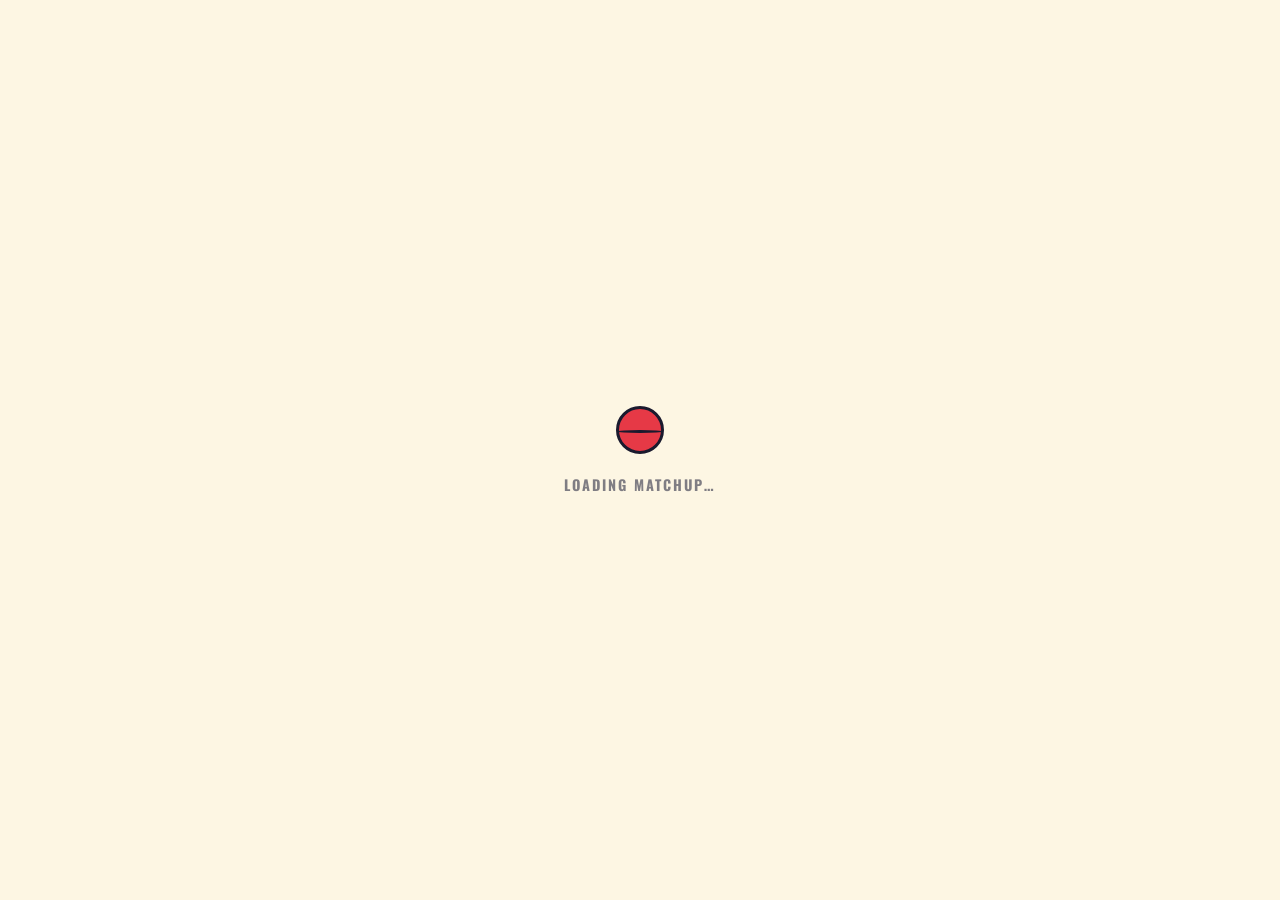
==== index.html @ cfaa10c6 "Add files via upload" ====
<!DOCTYPE html>
<html lang="en">
<head>
  <meta charset="UTF-8" />
  <meta name="viewport" content="width=device-width, initial-scale=1.0" />
  <title>Topps Ranker — Which Design Was Better?</title>
  <link rel="stylesheet" href="style.css" />
</head>
<body>

  <!-- Loading -->
  <div class="loading-overlay" id="loading">
    <div class="loading-ball"></div>
    <p>Loading matchup…</p>
  </div>

  <!-- Header -->
  <header class="site-header">
    <a href="index.html" class="logo">Topps <span>Ranker</span></a>
    <nav>
      <a href="index.html" class="active">Vote</a>
      <a href="leaderboard.html" class="rankings-tab">📊 Rankings</a>
    </nav>
  </header>

  <!-- Vote banner -->
  <div class="vote-banner" id="voteBanner">
    <span id="totalVotesDisplay">–</span> total votes cast by the community
  </div>

  <!-- Main -->
  <main class="page">
    <div class="vote-headline">
      <h1>Which Topps design is better?</h1>
      <p class="site-blurb">Every Topps baseball card set from 1952–2026, ranked head-to-head by you. Click the design you prefer.</p>
    </div>

    <div class="matchup" id="matchup">
      <!-- Card A -->
      <div class="card-option" id="cardA" role="button" tabindex="0" aria-label="Vote for card A">
        <div class="card-image">
          <img id="imgA" src="" alt="" />
          <div class="card-placeholder" id="placeholderA">
            <span class="year-big" id="yearBigA"></span>
            <span class="brand">Topps</span>
          </div>
        </div>
        <div class="card-info">
          <span class="year-label" id="yearLabelA"></span>
          <span class="desc" id="descA"></span>
        </div>
      </div>

      <!-- VS -->
      <div class="vs-divider">VS</div>

      <!-- Card B -->
      <div class="card-option" id="cardB" role="button" tabindex="0" aria-label="Vote for card B">
        <div class="card-image">
          <img id="imgB" src="" alt="" />
          <div class="card-placeholder" id="placeholderB">
            <span class="year-big" id="yearBigB"></span>
            <span class="brand">Topps</span>
          </div>
        </div>
        <div class="card-info">
          <span class="year-label" id="yearLabelB"></span>
          <span class="desc" id="descB"></span>
        </div>
      </div>
    </div>

    <button class="btn-next" id="btnSkip">Skip this matchup →</button>
    <div class="vote-footer">
      <p class="vote-count">Every vote updates the global leaderboard instantly</p>
      <p class="vote-streak" id="voteStreak" style="display:none">🔥 <span id="streakCount">0</span> votes this session</p>
      <p class="vote-confirmed" id="voteConfirmed" style="display:none">✓ Vote recorded!</p>
    </div>
  </main>

  <script type="module">
    import { getCardData, recordVote, getTotalVotes } from './app.js';

    // ── Card metadata ───────────────────────────────────────────────────────
    // (inlined to avoid a second fetch; cards.js is the authoritative source)
    const CARDS = [
      { year: 1952, description: "The original. Color painting on white, bold team name banner.", color: "#c8102e" },
      { year: 1953, description: "Portrait painting style, pastel backgrounds.", color: "#1a3a6b" },
      { year: 1954, description: "Two-photo design — action shot + portrait.", color: "#2d6a2d" },
      { year: 1955, description: "Horizontal layout debut. Circle portrait over action.", color: "#8b4513" },
      { year: 1956, description: "Horizontal, landscape photography, painted backgrounds.", color: "#4a4a8a" },
      { year: 1957, description: "Clean white borders, sharp photography replaces paintings.", color: "#1a1a2e" },
      { year: 1958, description: "Yellow name banner, yellow circle team name.", color: "#d4a017" },
      { year: 1959, description: "Colorful pennant design, player name in pennant.", color: "#c8102e" },
      { year: 1960, description: "Two-photo layout returns, baseball diamond motif.", color: "#2d6a2d" },
      { year: 1961, description: "Shield/crest design with team colors.", color: "#1a3a6b" },
      { year: 1962, description: "Wood grain border. Iconic Americana feel.", color: "#8b5e3c" },
      { year: 1963, description: "Color-coded by team, pennant flag detail.", color: "#c8102e" },
      { year: 1964, description: "Black and white inner frame, colorful outer.", color: "#1a1a1a" },
      { year: 1965, description: "Pennant-shaped team name banner.", color: "#2d6a2d" },
      { year: 1966, description: "Team color coded, angled text design.", color: "#4a4a8a" },
      { year: 1967, description: "Clean vertical layout, color matched borders.", color: "#8b4513" },
      { year: 1968, description: "Burlap/hatching texture background. Very distinctive.", color: "#5c4033" },
      { year: 1969, description: "White team name in colored circle, clean design.", color: "#c8102e" },
      { year: 1970, description: "Gray back, team color bold banner at top.", color: "#1a3a6b" },
      { year: 1971, description: "Black border. One of the most iconic designs ever.", color: "#111111" },
      { year: 1972, description: "Wild psychedelic comic-art borders. Very 70s.", color: "#e07b00" },
      { year: 1973, description: "Two-tone color border, clean modern look.", color: "#2d6a2d" },
      { year: 1974, description: "Large player name in team colors, minimal.", color: "#1a3a6b" },
      { year: 1975, description: "Two-color striped border — the most colorful ever made.", color: "#ff4136" },
      { year: 1976, description: "Bicentennial inspired, stars and stripes accents.", color: "#003087" },
      { year: 1977, description: "Star-shaped portrait cutout, team color field.", color: "#c8102e" },
      { year: 1978, description: "Yellow/white nameplate, clean photo presentation.", color: "#d4a017" },
      { year: 1979, description: "Comic-book style team name burst.", color: "#ff6b35" },
      { year: 1980, description: "Hat-shaped team logo bubble, gray borders.", color: "#4a4a8a" },
      { year: 1981, description: "Clean white borders return, team color corner.", color: "#1a1a1a" },
      { year: 1982, description: "Colorful diagonal stripe in corner.", color: "#2d6a2d" },
      { year: 1983, description: "Bold team color border, classic portrait style.", color: "#c8102e" },
      { year: 1984, description: "Black nameplate with team color accent.", color: "#111111" },
      { year: 1985, description: "Colorful inner border, open white outer.", color: "#1a3a6b" },
      { year: 1986, description: "Black border with team color vertical stripe.", color: "#1a1a1a" },
      { year: 1987, description: "WOOD GRAIN BORDER. The most nostalgic design ever.", color: "#8b5e3c" },
      { year: 1988, description: "Clean white, minimal team color accent.", color: "#1a3a6b" },
      { year: 1989, description: "Gray graduated background, bold name.", color: "#4a4a4a" },
      { year: 1990, description: "Gray grid pattern, bold team color stripe.", color: "#2d6a2d" },
      { year: 1991, description: "Team color inner border, gold outer.", color: "#d4a017" },
      { year: 1992, description: "Gold foil name/logo, clean photography.", color: "#c8a400" },
      { year: 1993, description: "Colorful inner frame, black outer. Bold.", color: "#c8102e" },
      { year: 1994, description: "Black inner border, team color accent.", color: "#111111" },
      { year: 1995, description: "Embossed foil design elements.", color: "#4a4a8a" },
      { year: 1996, description: "Full bleed photo, minimal overlay text.", color: "#1a1a1a" },
      { year: 1997, description: "Silver foil accents, clean full bleed.", color: "#8a8a8a" },
      { year: 1998, description: "Full bleed action, team color bottom strip.", color: "#1a3a6b" },
      { year: 1999, description: "Chrome-influenced clean design.", color: "#4a4a4a" },
      { year: 2000, description: "Millennium edition, bold foil Topps logo.", color: "#d4a017" },
      { year: 2001, description: "Action photography, minimal borders.", color: "#c8102e" },
      { year: 2002, description: "Team color banner, full bleed photo.", color: "#2d6a2d" },
      { year: 2003, description: "Clean white border returns with foil accents.", color: "#1a1a1a" },
      { year: 2004, description: "Black inner frame, color coded by team.", color: "#111111" },
      { year: 2005, description: "Retro-inspired design nods to 1955.", color: "#1a3a6b" },
      { year: 2006, description: "Clean, editorial full bleed photography.", color: "#4a4a4a" },
      { year: 2007, description: "Diagonal design element in corner.", color: "#c8102e" },
      { year: 2008, description: "Team color coded borders, bold name.", color: "#2d6a2d" },
      { year: 2009, description: "Clean white, modern editorial style.", color: "#1a1a1a" },
      { year: 2010, description: "Team color inner glow effect.", color: "#1a3a6b" },
      { year: 2011, description: "Diamond anniversary edition, elegant.", color: "#d4a017" },
      { year: 2012, description: "Clean two-tone team color design.", color: "#4a4a8a" },
      { year: 2013, description: "Curved team color banner at bottom.", color: "#c8102e" },
      { year: 2014, description: "Bold all-caps name, minimal design.", color: "#1a1a1a" },
      { year: 2015, description: "Team color inner border, clean white outer.", color: "#2d6a2d" },
      { year: 2016, description: "Silver foil all-caps name, team color accent.", color: "#8a8a8a" },
      { year: 2017, description: "Rainbow foil parallel introduced to base set aesthetic.", color: "#4a4a8a" },
      { year: 2018, description: "Clean, editorial. Blue team color accent.", color: "#1a3a6b" },
      { year: 2019, description: "150th anniversary of baseball on logo.", color: "#c8102e" },
      { year: 2020, description: "Blue foil accents, clean photography.", color: "#003087" },
      { year: 2021, description: "Silver foil, open white border design.", color: "#8a8a8a" },
      { year: 2022, description: "Team color inner frame, bold typography.", color: "#1a1a1a" },
      { year: 2023, description: "Clean modern design, bold name treatment.", color: "#c8102e" },
      { year: 2024, description: "Contemporary full bleed with team color bar.", color: "#1a3a6b" },
      { year: 2025, description: "Modern minimal design with bold typography.", color: "#c8102e" },
      { year: 2026, description: "Latest Topps flagship design.", color: "#2d6a2d" },
    ];

    // ── State ───────────────────────────────────────────────────────────────
    let cardAData, cardBData, cardAMeta, cardBMeta;
    let voting = false;
    let sessionVotes = 0;

    // ── Helpers ─────────────────────────────────────────────────────────────
    function pickTwo(arr) {
      const a = Math.floor(Math.random() * arr.length);
      let b;
      do { b = Math.floor(Math.random() * arr.length); } while (b === a);
      return [arr[a], arr[b]];
    }

    // Years with horizontal card designs
    const HORIZONTAL_YEARS = [1955, 1956, 1960];

    // Pick a random image for a year — tries a/b/c variants first, falls back to plain year.jpg
    function pickImage(year) {
      const variants = ['a', 'b', 'c', 'd'];
      // Randomly decide whether to try variants (only matters if they exist)
      const shuffled = variants.sort(() => Math.random() - 0.5);
      return new Promise((resolve) => {
        let i = 0;
        function tryNext() {
          if (i >= shuffled.length) {
            resolve(`${year}.jpg`); // final fallback
            return;
          }
          const src = `${year}${shuffled[i]}.jpg`;
          const test = new Image();
          test.onload = () => resolve(src);
          test.onerror = () => { i++; tryNext(); };
          test.src = src;
        }
        // First try plain year.jpg and a variant simultaneously, use whichever loads
        // Actually: just try variants in order, fall back to plain
        const plain = new Image();
        const variantSrc = `${year}a.jpg`;
        const variant = new Image();
        let resolved = false;
        variant.onload = () => { if (!resolved) { resolved = true; resolve(variantSrc); } };
        variant.onerror = () => { if (!resolved) { resolved = true; resolve(`${year}.jpg`); } };
        variant.src = variantSrc;
      });
    }

    function setCardUI(side, meta, imgSrc) {
      const img = document.getElementById(`img${side}`);
      const placeholder = document.getElementById(`placeholder${side}`);
      const yearBig = document.getElementById(`yearBig${side}`);
      const yearLabel = document.getElementById(`yearLabel${side}`);
      const desc = document.getElementById(`desc${side}`);
      const cardImage = img.closest('.card-image');

      // Set landscape frame for horizontal years
      if (HORIZONTAL_YEARS.includes(meta.year)) {
        cardImage.style.aspectRatio = '3.5 / 2.5';
      } else {
        cardImage.style.aspectRatio = '2.5 / 3.5';
      }

      img.src = imgSrc;
      img.alt = `${meta.year} Topps card design`;
      img.style.display = 'block';
      placeholder.style.display = 'none';
      img.onerror = () => {
        img.style.display = 'none';
        placeholder.style.display = 'flex';
        placeholder.style.background = meta.color;
        yearBig.textContent = meta.year;
      };

      yearLabel.textContent = `${meta.year} Topps`;
      desc.textContent = meta.description;

      const card = document.getElementById(`card${side}`);
      card.classList.remove('winner', 'loser');
    }

    async function loadMatchup() {
      voting = false;
      document.getElementById('loading').classList.remove('hidden');
      [cardAMeta, cardBMeta] = pickTwo(CARDS);

      [cardAData, cardBData] = await Promise.all([
        getCardData(cardAMeta.year),
        getCardData(cardBMeta.year),
      ]);

      const [imgA, imgB] = await Promise.all([
        pickImage(cardAMeta.year),
        pickImage(cardBMeta.year),
      ]);

      setCardUI('A', cardAMeta, imgA);
      setCardUI('B', cardBMeta, imgB);

      document.getElementById('loading').classList.add('hidden');
    }

    async function handleVote(winner) {
      if (voting) return;
      voting = true;

      const loser = winner === 'A' ? 'B' : 'A';
      document.getElementById(`card${winner}`).classList.add('winner');
      document.getElementById(`card${loser}`).classList.add('loser');

      const winMeta = winner === 'A' ? cardAMeta : cardBMeta;
      const losMeta = winner === 'A' ? cardBMeta : cardAMeta;

      await recordVote(winMeta.year, losMeta.year);

      // Update streak
      sessionVotes++;
      const streakEl = document.getElementById('voteStreak');
      const streakCount = document.getElementById('streakCount');
      const confirmed = document.getElementById('voteConfirmed');
      streakCount.textContent = sessionVotes;
      streakEl.style.display = 'block';

      // Flash confirmation
      confirmed.style.display = 'block';
      confirmed.classList.add('flash');
      setTimeout(() => {
        confirmed.style.display = 'none';
        confirmed.classList.remove('flash');
      }, 1400);

      // Brief pause to show result, then next matchup
      setTimeout(() => loadMatchup(), 900);
      updateVoteCount();
    }

    async function updateVoteCount() {
      const total = await getTotalVotes();
      document.getElementById('totalVotesDisplay').textContent =
        total.toLocaleString();
    }

    // ── Event listeners ─────────────────────────────────────────────────────
    document.getElementById('cardA').addEventListener('click', () => handleVote('A'));
    document.getElementById('cardB').addEventListener('click', () => handleVote('B'));

    document.getElementById('cardA').addEventListener('keydown', e => {
      if (e.key === 'Enter' || e.key === ' ') handleVote('A');
    });
    document.getElementById('cardB').addEventListener('keydown', e => {
      if (e.key === 'Enter' || e.key === ' ') handleVote('B');
    });

    document.getElementById('btnSkip').addEventListener('click', loadMatchup);

    // ── Init ────────────────────────────────────────────────────────────────
    loadMatchup();
    updateVoteCount();
  </script>

</body>
</html>
---- style.css ----
/* style.css — Topps Ranker */

@import url('https://fonts.googleapis.com/css2?family=Alfa+Slab+One&family=Oswald:wght@400;600;700&family=Source+Sans+3:wght@400;500&display=swap');

/* ─── Variables ──────────────────────────────────────────────────────────── */
:root {
  --cream: #fdf6e3;
  --cream-dark: #f5e6c8;
  --ink: #1a1a2e;
  --ink-light: #2d2d44;
  --red: #e63946;
  --red-dark: #c1121f;
  --gold: #f4a261;
  --gold-light: #ffb703;
  --blue: #023e8a;
  --teal: #0096c7;
  --border: #f4a261;
  --card-shadow: 0 8px 32px rgba(0,0,0,0.22), 0 2px 8px rgba(0,0,0,0.12);
  --font-display: 'Alfa Slab One', serif;
  --font-heading: 'Oswald', sans-serif;
  --font-body: 'Source Sans 3', sans-serif;
}

/* ─── Reset & Base ───────────────────────────────────────────────────────── */
*, *::before, *::after { box-sizing: border-box; margin: 0; padding: 0; }

html { font-size: 16px; scroll-behavior: smooth; }

body {
  background-color: var(--cream);
  background-image:
    url("data:image/svg+xml,%3Csvg width='60' height='60' viewBox='0 0 60 60' xmlns='http://www.w3.org/2000/svg'%3E%3Cg fill='none' fill-rule='evenodd'%3E%3Cg fill='%23c4b89a' fill-opacity='0.18'%3E%3Cpath d='M36 34v-4h-2v4h-4v2h4v4h2v-4h4v-2h-4zm0-30V0h-2v4h-4v2h4v4h2V6h4V4h-4zM6 34v-4H4v4H0v2h4v4h2v-4h4v-2H6zM6 4V0H4v4H0v2h4v4h2V6h4V4H6z'/%3E%3C/g%3E%3C/g%3E%3C/svg%3E");
  color: var(--ink);
  font-family: var(--font-body);
  min-height: 100vh;
}

/* ─── Site Header ────────────────────────────────────────────────────────── */
.site-header {
  background: var(--ink);
  border-bottom: 4px solid var(--red);
  padding: 0 2rem;
  position: sticky;
  top: 0;
  z-index: 100;
  display: flex;
  align-items: center;
  justify-content: space-between;
  height: 64px;
}

.site-header .logo {
  font-family: var(--font-display);
  font-size: 1.4rem;
  color: var(--cream);
  text-decoration: none;
  letter-spacing: -0.02em;
}

.site-header .logo span {
  color: var(--gold-light);
}

.site-header nav a {
  color: var(--cream);
  text-decoration: none;
  font-family: var(--font-heading);
  font-weight: 600;
  font-size: 0.95rem;
  letter-spacing: 0.08em;
  text-transform: uppercase;
  margin-left: 2rem;
  opacity: 0.75;
  transition: opacity 0.15s;
}

.site-header nav a:hover,
.site-header nav a.active { opacity: 1; color: var(--gold-light); }

.site-header nav a.rankings-tab {
  background: var(--gold-light);
  color: var(--ink) !important;
  opacity: 1 !important;
  padding: 0.3rem 0.8rem;
  border-radius: 3px;
  font-weight: 700;
}

/* ─── Subheader Banner ───────────────────────────────────────────────────── */
.vote-banner {
  background: var(--red);
  text-align: center;
  padding: 0.55rem 1rem;
  font-family: var(--font-heading);
  font-weight: 700;
  font-size: 0.85rem;
  letter-spacing: 0.14em;
  text-transform: uppercase;
  color: #fff;
}

.vote-banner span { color: var(--gold-light); }

/* ─── Page Layout ────────────────────────────────────────────────────────── */
.page {
  max-width: 900px;
  margin: 0 auto;
  padding: 1.5rem 1.5rem;
}

/* ─── Vote Page Headline ─────────────────────────────────────────────────── */
.vote-headline {
  text-align: center;
  margin-bottom: 1rem;
}

.vote-headline h1 {
  font-family: var(--font-display);
  font-size: clamp(1.3rem, 3vw, 2rem);
  line-height: 1.1;
  color: var(--ink);
}

.vote-headline p {
  margin-top: 0.75rem;
  font-family: var(--font-heading);
  font-size: 1.1rem;
  font-weight: 600;
  letter-spacing: 0.06em;
  text-transform: uppercase;
  color: var(--ink-light);
  opacity: 0.7;
}

.site-blurb {
  margin-top: 0.4rem !important;
  font-family: var(--font-body) !important;
  font-size: 0.88rem !important;
  font-weight: 400 !important;
  letter-spacing: 0 !important;
  text-transform: none !important;
  color: var(--ink-light) !important;
  opacity: 0.6 !important;
  max-width: 480px;
  margin-left: auto;
  margin-right: auto;
  line-height: 1.5;
}

/* ─── VS Layout ──────────────────────────────────────────────────────────── */
.matchup {
  display: grid;
  grid-template-columns: 1fr auto 1fr;
  gap: 1.5rem;
  align-items: center;
  margin-bottom: 1.5rem;
  max-width: 760px;
  margin-left: auto;
  margin-right: auto;
}

.vs-divider {
  font-family: var(--font-display);
  font-size: 2.5rem;
  font-weight: 900;
  color: var(--red);
  text-align: center;
  user-select: none;
}

/* ─── Card Component ─────────────────────────────────────────────────────── */
.card-option {
  background: #fff;
  border: 3px solid var(--border);
  border-radius: 4px;
  overflow: hidden;
  cursor: pointer;
  transition: transform 0.18s ease, box-shadow 0.18s ease, border-color 0.18s ease;
  box-shadow: var(--card-shadow);
  position: relative;
}

.card-option:hover {
  transform: translateY(-6px) scale(1.015);
  box-shadow: 0 20px 50px rgba(0,0,0,0.28), 0 4px 12px rgba(0,0,0,0.18);
  border-color: var(--red);
}

.card-option.winner {
  border-color: var(--gold);
  transform: translateY(-4px) scale(1.02);
  box-shadow: 0 0 0 4px var(--gold-light), var(--card-shadow);
  animation: cardWin 0.4s ease;
}

.card-option.loser {
  opacity: 0.45;
  filter: grayscale(60%);
  transform: scale(0.97);
  transition: all 0.3s ease;
}

@keyframes cardWin {
  0% { transform: translateY(-4px) scale(1.02); }
  40% { transform: translateY(-10px) scale(1.04); }
  100% { transform: translateY(-4px) scale(1.02); }
}

/* Card image area */
.card-image {
  width: 100%;
  aspect-ratio: 2.5 / 3.5; /* standard baseball card ratio */
  background: var(--cream-dark);
  position: relative;
  overflow: hidden;
  display: flex;
  align-items: center;
  justify-content: center;
}

.card-image img {
  width: 100%;
  height: 100%;
  object-fit: contain;
  display: block;
  transition: transform 0.3s ease;
}

.card-option:hover .card-image img {
  transform: scale(1.03);
}

/* Placeholder when no image yet */
.card-placeholder {
  width: 100%;
  height: 100%;
  display: flex;
  flex-direction: column;
  align-items: center;
  justify-content: center;
  font-family: var(--font-heading);
  color: #fff;
  text-align: center;
  padding: 1rem;
}

.card-placeholder .year-big {
  font-size: clamp(3rem, 8vw, 5rem);
  font-weight: 700;
  line-height: 1;
  text-shadow: 0 2px 8px rgba(0,0,0,0.4);
}

.card-placeholder .brand {
  font-size: 1rem;
  font-weight: 600;
  letter-spacing: 0.2em;
  text-transform: uppercase;
  margin-top: 0.5rem;
  opacity: 0.85;
}

/* Card footer info */
.card-info {
  padding: 1rem 1.1rem;
  border-top: 2px solid var(--cream-dark);
  background: #fff;
}

.card-info .year-label {
  font-family: var(--font-display);
  font-size: 1.3rem;
  font-weight: 700;
  color: var(--ink);
  display: block;
}

.card-info .desc {
  font-size: 0.82rem;
  color: var(--ink-light);
  margin-top: 0.2rem;
  opacity: 0.7;
  line-height: 1.4;
}

.card-info .elo-badge {
  display: inline-block;
  margin-top: 0.5rem;
  background: var(--cream-dark);
  border: 1px solid var(--border);
  border-radius: 2px;
  padding: 0.15rem 0.5rem;
  font-family: var(--font-heading);
  font-size: 0.78rem;
  font-weight: 600;
  letter-spacing: 0.06em;
  color: var(--ink-light);
}

/* ─── Skip / Next button ─────────────────────────────────────────────────── */
.btn-next {
  display: block;
  margin: 0 auto;
  background: transparent;
  border: 2px solid var(--ink-light);
  border-radius: 2px;
  padding: 0.65rem 2.5rem;
  font-family: var(--font-heading);
  font-weight: 700;
  font-size: 0.9rem;
  letter-spacing: 0.12em;
  text-transform: uppercase;
  color: var(--ink-light);
  cursor: pointer;
  transition: all 0.15s;
}

.btn-next:hover {
  background: var(--ink);
  border-color: var(--ink);
  color: var(--cream);
}

/* ─── Vote count strip ───────────────────────────────────────────────────── */
.vote-footer {
  text-align: center;
  margin-top: 1.5rem;
  min-height: 3rem;
}

.vote-count {
  font-family: var(--font-heading);
  font-size: 0.85rem;
  letter-spacing: 0.08em;
  text-transform: uppercase;
  color: var(--ink-light);
  opacity: 0.55;
}

.vote-streak {
  font-family: var(--font-heading);
  font-weight: 700;
  font-size: 1rem;
  letter-spacing: 0.06em;
  text-transform: uppercase;
  color: var(--red);
  margin-top: 0.4rem;
}

.vote-confirmed {
  font-family: var(--font-heading);
  font-weight: 700;
  font-size: 1.3rem;
  letter-spacing: 0.08em;
  text-transform: uppercase;
  color: var(--teal);
  margin-top: 0.3rem;
}

.vote-confirmed.flash {
  animation: flashIn 1.4s ease;
}

@keyframes flashIn {
  0% { opacity: 0; transform: translateY(-6px); }
  15% { opacity: 1; transform: translateY(0); }
  70% { opacity: 1; }
  100% { opacity: 0; }
}

/* ─── Leaderboard ────────────────────────────────────────────────────────── */
.leaderboard-header {
  text-align: center;
  margin-bottom: 3rem;
  padding-bottom: 2rem;
  border-bottom: 4px solid var(--ink);
}

.leaderboard-header h1 {
  font-family: var(--font-display);
  font-size: clamp(2.2rem, 5vw, 3.8rem);
  color: var(--ink);
  text-transform: uppercase;
  letter-spacing: 0.04em;
}

.leaderboard-header p {
  margin-top: 0.6rem;
  font-family: var(--font-heading);
  font-size: 1rem;
  font-weight: 400;
  letter-spacing: 0.1em;
  text-transform: uppercase;
  color: var(--ink-light);
  opacity: 0.6;
}

.rankings-table {
  width: 100%;
  border-collapse: collapse;
  background: #fff;
  border: 2px solid var(--border);
  border-radius: 4px;
  overflow: hidden;
  box-shadow: var(--card-shadow);
}

.rankings-table thead {
  background: var(--ink);
  color: var(--cream);
}

.rankings-table thead th {
  padding: 1rem 1.25rem;
  text-align: left;
  font-family: var(--font-heading);
  font-weight: 700;
  font-size: 0.85rem;
  letter-spacing: 0.1em;
  text-transform: uppercase;
}

.rankings-table thead th:first-child { width: 60px; text-align: center; }
.rankings-table thead th.right { text-align: right; }

.rankings-table tbody tr {
  border-bottom: 1px solid var(--cream-dark);
  transition: background 0.12s;
}

.rankings-table tbody tr:last-child { border-bottom: none; }
.rankings-table tbody tr:hover { background: var(--cream); }

.rankings-table td {
  padding: 0.85rem 1.25rem;
  font-size: 0.95rem;
}

.rankings-table td.rank {
  font-family: var(--font-heading);
  font-weight: 700;
  font-size: 1.1rem;
  text-align: center;
  color: var(--ink-light);
  opacity: 0.5;
}

.rankings-table td.rank.top3 {
  opacity: 1;
  color: var(--gold);
  font-size: 1.3rem;
}

.rankings-table td.year-cell {
  font-family: var(--font-display);
  font-weight: 700;
  font-size: 1.05rem;
}

.rankings-table td.elo-cell {
  font-family: var(--font-heading);
  font-weight: 700;
  font-size: 1.05rem;
  text-align: right;
  color: var(--blue);
}

.rankings-table td.record-cell {
  font-family: var(--font-heading);
  font-size: 0.9rem;
  text-align: right;
  color: var(--ink-light);
  opacity: 0.65;
}

/* Color swatch in table */
.year-swatch {
  display: inline-block;
  width: 10px;
  height: 10px;
  border-radius: 50%;
  margin-right: 0.5rem;
  vertical-align: middle;
  border: 1px solid rgba(0,0,0,0.12);
}

/* Unranked message */
.unranked-msg {
  text-align: center;
  padding: 4rem 2rem;
  font-family: var(--font-heading);
  font-size: 1.1rem;
  letter-spacing: 0.06em;
  text-transform: uppercase;
  color: var(--ink-light);
  opacity: 0.5;
}

/* ─── Loading State ──────────────────────────────────────────────────────── */
.loading-overlay {
  position: fixed;
  inset: 0;
  background: var(--cream);
  display: flex;
  flex-direction: column;
  align-items: center;
  justify-content: center;
  z-index: 999;
  opacity: 1;
  transition: opacity 0.4s ease;
}

.loading-overlay.hidden { opacity: 0; pointer-events: none; }

.loading-ball {
  width: 48px;
  height: 48px;
  background: var(--red);
  border-radius: 50%;
  border: 3px solid var(--ink);
  position: relative;
  animation: spin 1s linear infinite;
}

.loading-ball::before {
  content: '';
  position: absolute;
  top: 50%;
  left: -2px;
  right: -2px;
  height: 3px;
  background: var(--ink);
  border-radius: 50%;
}

@keyframes spin {
  from { transform: rotate(0deg); }
  to { transform: rotate(360deg); }
}

.loading-overlay p {
  margin-top: 1.25rem;
  font-family: var(--font-heading);
  font-weight: 700;
  font-size: 0.9rem;
  letter-spacing: 0.14em;
  text-transform: uppercase;
  color: var(--ink-light);
  opacity: 0.6;
}

/* ─── Responsive ─────────────────────────────────────────────────────────── */
@media (max-width: 640px) {
  .matchup {
    grid-template-columns: 1fr;
    grid-template-rows: auto auto auto;
  }

  .vs-divider {
    font-size: 1.6rem;
    padding: 0.5rem 0;
  }

  .site-header nav a { margin-left: 1rem; font-size: 0.82rem; }
}
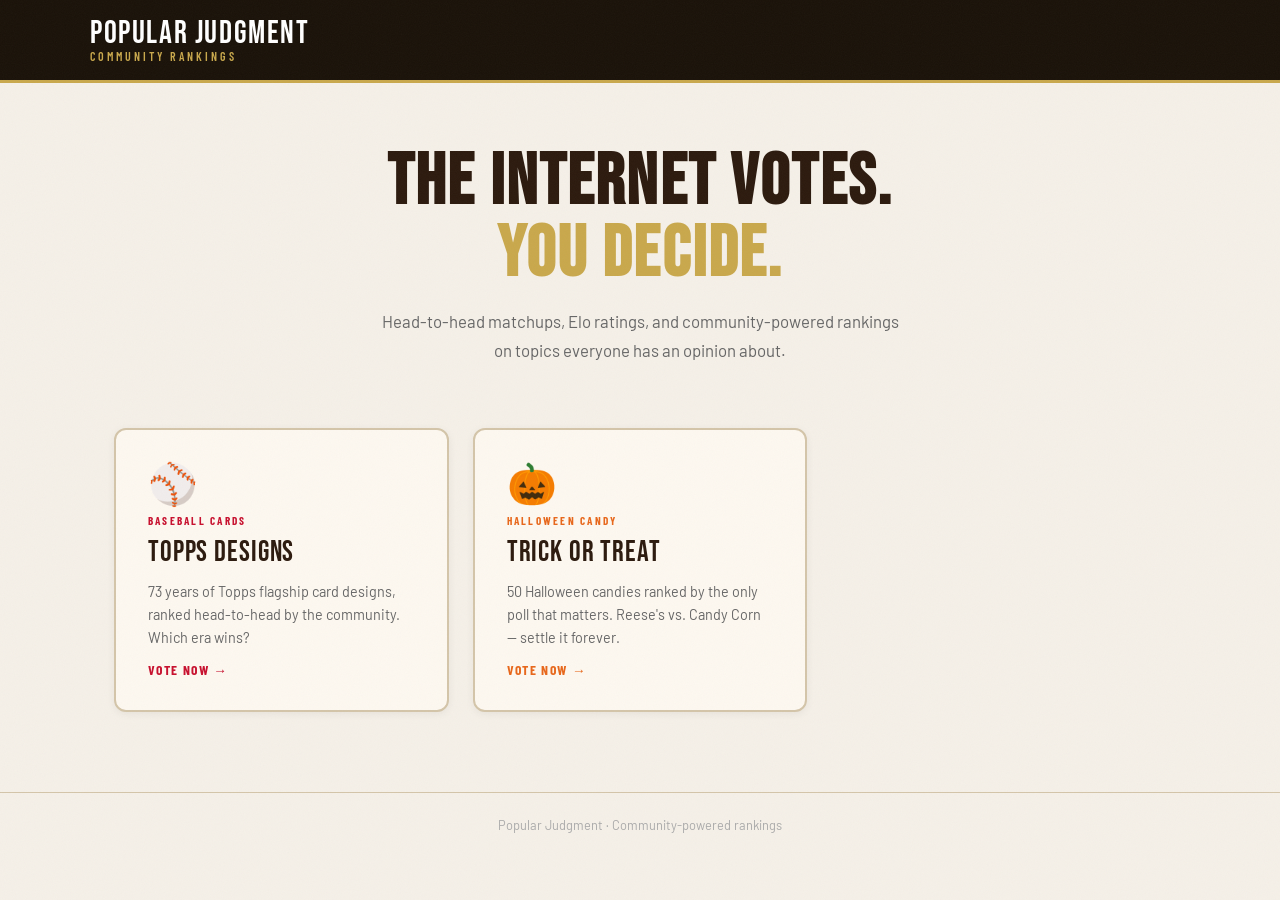
==== commit 5f57f606: "Add files via upload" ====
--- a/index.html
+++ b/index.html
@@ -3,321 +3,194 @@
 <head>
   <meta charset="UTF-8" />
   <meta name="viewport" content="width=device-width, initial-scale=1.0" />
-  <title>Topps Ranker — Which Design Was Better?</title>
-  <link rel="stylesheet" href="style.css" />
+  <title>Popular Judgment — Community Rankings</title>
+  <link rel="preconnect" href="https://fonts.googleapis.com" />
+  <link rel="preconnect" href="https://fonts.gstatic.com" crossorigin />
+  <link href="https://fonts.googleapis.com/css2?family=Bebas+Neue&family=Barlow:ital,wght@0,400;0,500;0,600;1,400&family=Barlow+Condensed:wght@400;600;700&display=swap" rel="stylesheet" />
+  <style>
+    :root {
+      --cream:   #f5f0e8;
+      --dark:    #1a1209;
+      --gold:    #c9a84c;
+      --ink:     #2c1a0e;
+      --border:  #d4c5a9;
+      --card-bg: #fdf8f0;
+      --font-display: 'Bebas Neue', sans-serif;
+      --font-cond:    'Barlow Condensed', sans-serif;
+      --font-body:    'Barlow', sans-serif;
+    }
+
+    *, *::before, *::after { box-sizing: border-box; margin: 0; padding: 0; }
+    html { font-size: 16px; }
+
+    body {
+      background: var(--cream);
+      color: var(--ink);
+      font-family: var(--font-body);
+      min-height: 100vh;
+    }
+
+    .grain {
+      position: fixed; inset: 0; pointer-events: none; z-index: 100; opacity: 0.035;
+      background-image: url("data:image/svg+xml,%3Csvg viewBox='0 0 256 256' xmlns='http://www.w3.org/2000/svg'%3E%3Cfilter id='noise'%3E%3CfeTurbulence type='fractalNoise' baseFrequency='0.9' numOctaves='4' stitchTiles='stitch'/%3E%3C/filter%3E%3Crect width='100%25' height='100%25' filter='url(%23noise)'/%3E%3C/svg%3E");
+      background-size: 256px;
+    }
+
+    /* ── Header ── */
+    .site-header {
+      background: var(--dark);
+      border-bottom: 3px solid var(--gold);
+      padding: 0 1.5rem;
+    }
+    .header-inner {
+      max-width: 1100px;
+      margin: 0 auto;
+      display: flex;
+      align-items: center;
+      height: 80px;
+    }
+    .logo { display: flex; flex-direction: column; line-height: 1; }
+    .logo-top { font-family: var(--font-display); font-size: 2rem; color: #fff; letter-spacing: 0.05em; }
+    .logo-sub { font-family: var(--font-cond); font-size: 0.75rem; font-weight: 600; letter-spacing: 0.25em; color: var(--gold); text-transform: uppercase; }
+
+    /* ── Hero ── */
+    .hero {
+      max-width: 1100px;
+      margin: 0 auto;
+      padding: 4rem 1.5rem 3rem;
+      text-align: center;
+    }
+    .hero-title {
+      font-family: var(--font-display);
+      font-size: clamp(2.5rem, 6vw, 4.5rem);
+      line-height: 1;
+      letter-spacing: 0.03em;
+      color: var(--ink);
+      margin-bottom: 1rem;
+    }
+    .hero-title span { color: var(--gold); }
+    .hero-body {
+      font-size: 1.05rem;
+      line-height: 1.7;
+      color: #666;
+      max-width: 520px;
+      margin: 0 auto;
+    }
+
+    /* ── Topic grid ── */
+    .topics {
+      max-width: 1100px;
+      margin: 0 auto;
+      padding: 1rem 1.5rem 5rem;
+      display: grid;
+      grid-template-columns: repeat(auto-fill, minmax(300px, 1fr));
+      gap: 1.5rem;
+    }
+
+    .topic-card {
+      background: var(--card-bg);
+      border: 2px solid var(--border);
+      border-radius: 12px;
+      padding: 2rem;
+      text-decoration: none;
+      color: var(--ink);
+      transition: transform 0.15s, box-shadow 0.15s, border-color 0.15s;
+      box-shadow: 0 2px 8px rgba(0,0,0,0.06);
+      display: flex;
+      flex-direction: column;
+      gap: 0.75rem;
+    }
+    .topic-card:hover {
+      transform: translateY(-4px);
+      box-shadow: 0 12px 32px rgba(0,0,0,0.12);
+      border-color: var(--accent, var(--gold));
+    }
+
+    .topic-icon { font-size: 2.5rem; line-height: 1; }
+    .topic-label {
+      font-family: var(--font-cond);
+      font-size: 0.7rem;
+      font-weight: 700;
+      letter-spacing: 0.2em;
+      text-transform: uppercase;
+      color: var(--accent, var(--gold));
+    }
+    .topic-title {
+      font-family: var(--font-display);
+      font-size: 1.8rem;
+      letter-spacing: 0.03em;
+      line-height: 1;
+    }
+    .topic-desc {
+      font-size: 0.9rem;
+      line-height: 1.6;
+      color: #666;
+    }
+    .topic-cta {
+      margin-top: auto;
+      font-family: var(--font-cond);
+      font-weight: 700;
+      font-size: 0.85rem;
+      letter-spacing: 0.1em;
+      text-transform: uppercase;
+      color: var(--accent, var(--gold));
+    }
+
+    /* ── Footer ── */
+    .site-footer {
+      text-align: center;
+      padding: 1.5rem;
+      border-top: 1px solid var(--border);
+      font-size: 0.8rem;
+      color: #aaa;
+    }
+
+    @media (max-width: 600px) {
+      .topics { grid-template-columns: 1fr; }
+    }
+  </style>
 </head>
 <body>
 
-  <!-- Loading -->
-  <div class="loading-overlay" id="loading">
-    <div class="loading-ball"></div>
-    <p>Loading matchup…</p>
+  <div class="grain"></div>
+
+  <header class="site-header">
+    <div class="header-inner">
+      <div class="logo">
+        <span class="logo-top">POPULAR JUDGMENT</span>
+        <span class="logo-sub">Community Rankings</span>
+      </div>
+    </div>
+  </header>
+
+  <section class="hero">
+    <h1 class="hero-title">The internet votes.<br><span>You decide.</span></h1>
+    <p class="hero-body">Head-to-head matchups, Elo ratings, and community-powered rankings on topics everyone has an opinion about.</p>
+  </section>
+
+  <div class="topics">
+
+    <a href="/topps/" class="topic-card" style="--accent: #c8102e;">
+      <div class="topic-icon">⚾</div>
+      <div class="topic-label">Baseball Cards</div>
+      <div class="topic-title">TOPPS DESIGNS</div>
+      <div class="topic-desc">73 years of Topps flagship card designs, ranked head-to-head by the community. Which era wins?</div>
+      <div class="topic-cta">Vote Now →</div>
+    </a>
+
+    <a href="/candy/" class="topic-card" style="--accent: #e8671a;">
+      <div class="topic-icon">🎃</div>
+      <div class="topic-label">Halloween Candy</div>
+      <div class="topic-title">TRICK OR TREAT</div>
+      <div class="topic-desc">50 Halloween candies ranked by the only poll that matters. Reese's vs. Candy Corn — settle it forever.</div>
+      <div class="topic-cta">Vote Now →</div>
+    </a>
+
   </div>
 
-  <!-- Header -->
-  <header class="site-header">
-    <a href="index.html" class="logo">Topps <span>Ranker</span></a>
-    <nav>
-      <a href="index.html" class="active">Vote</a>
-      <a href="leaderboard.html" class="rankings-tab">📊 Rankings</a>
-    </nav>
-  </header>
-
-  <!-- Vote banner -->
-  <div class="vote-banner" id="voteBanner">
-    <span id="totalVotesDisplay">–</span> total votes cast by the community
-  </div>
-
-  <!-- Main -->
-  <main class="page">
-    <div class="vote-headline">
-      <h1>Which Topps design is better?</h1>
-      <p class="site-blurb">Every Topps baseball card set from 1952–2026, ranked head-to-head by you. Click the design you prefer.</p>
-    </div>
-
-    <div class="matchup" id="matchup">
-      <!-- Card A -->
-      <div class="card-option" id="cardA" role="button" tabindex="0" aria-label="Vote for card A">
-        <div class="card-image">
-          <img id="imgA" src="" alt="" />
-          <div class="card-placeholder" id="placeholderA">
-            <span class="year-big" id="yearBigA"></span>
-            <span class="brand">Topps</span>
-          </div>
-        </div>
-        <div class="card-info">
-          <span class="year-label" id="yearLabelA"></span>
-          <span class="desc" id="descA"></span>
-        </div>
-      </div>
-
-      <!-- VS -->
-      <div class="vs-divider">VS</div>
-
-      <!-- Card B -->
-      <div class="card-option" id="cardB" role="button" tabindex="0" aria-label="Vote for card B">
-        <div class="card-image">
-          <img id="imgB" src="" alt="" />
-          <div class="card-placeholder" id="placeholderB">
-            <span class="year-big" id="yearBigB"></span>
-            <span class="brand">Topps</span>
-          </div>
-        </div>
-        <div class="card-info">
-          <span class="year-label" id="yearLabelB"></span>
-          <span class="desc" id="descB"></span>
-        </div>
-      </div>
-    </div>
-
-    <button class="btn-next" id="btnSkip">Skip this matchup →</button>
-    <div class="vote-footer">
-      <p class="vote-count">Every vote updates the global leaderboard instantly</p>
-      <p class="vote-streak" id="voteStreak" style="display:none">🔥 <span id="streakCount">0</span> votes this session</p>
-      <p class="vote-confirmed" id="voteConfirmed" style="display:none">✓ Vote recorded!</p>
-    </div>
-  </main>
-
-  <script type="module">
-    import { getCardData, recordVote, getTotalVotes } from './app.js';
-
-    // ── Card metadata ───────────────────────────────────────────────────────
-    // (inlined to avoid a second fetch; cards.js is the authoritative source)
-    const CARDS = [
-      { year: 1952, description: "The original. Color painting on white, bold team name banner.", color: "#c8102e" },
-      { year: 1953, description: "Portrait painting style, pastel backgrounds.", color: "#1a3a6b" },
-      { year: 1954, description: "Two-photo design — action shot + portrait.", color: "#2d6a2d" },
-      { year: 1955, description: "Horizontal layout debut. Circle portrait over action.", color: "#8b4513" },
-      { year: 1956, description: "Horizontal, landscape photography, painted backgrounds.", color: "#4a4a8a" },
-      { year: 1957, description: "Clean white borders, sharp photography replaces paintings.", color: "#1a1a2e" },
-      { year: 1958, description: "Yellow name banner, yellow circle team name.", color: "#d4a017" },
-      { year: 1959, description: "Colorful pennant design, player name in pennant.", color: "#c8102e" },
-      { year: 1960, description: "Two-photo layout returns, baseball diamond motif.", color: "#2d6a2d" },
-      { year: 1961, description: "Shield/crest design with team colors.", color: "#1a3a6b" },
-      { year: 1962, description: "Wood grain border. Iconic Americana feel.", color: "#8b5e3c" },
-      { year: 1963, description: "Color-coded by team, pennant flag detail.", color: "#c8102e" },
-      { year: 1964, description: "Black and white inner frame, colorful outer.", color: "#1a1a1a" },
-      { year: 1965, description: "Pennant-shaped team name banner.", color: "#2d6a2d" },
-      { year: 1966, description: "Team color coded, angled text design.", color: "#4a4a8a" },
-      { year: 1967, description: "Clean vertical layout, color matched borders.", color: "#8b4513" },
-      { year: 1968, description: "Burlap/hatching texture background. Very distinctive.", color: "#5c4033" },
-      { year: 1969, description: "White team name in colored circle, clean design.", color: "#c8102e" },
-      { year: 1970, description: "Gray back, team color bold banner at top.", color: "#1a3a6b" },
-      { year: 1971, description: "Black border. One of the most iconic designs ever.", color: "#111111" },
-      { year: 1972, description: "Wild psychedelic comic-art borders. Very 70s.", color: "#e07b00" },
-      { year: 1973, description: "Two-tone color border, clean modern look.", color: "#2d6a2d" },
-      { year: 1974, description: "Large player name in team colors, minimal.", color: "#1a3a6b" },
-      { year: 1975, description: "Two-color striped border — the most colorful ever made.", color: "#ff4136" },
-      { year: 1976, description: "Bicentennial inspired, stars and stripes accents.", color: "#003087" },
-      { year: 1977, description: "Star-shaped portrait cutout, team color field.", color: "#c8102e" },
-      { year: 1978, description: "Yellow/white nameplate, clean photo presentation.", color: "#d4a017" },
-      { year: 1979, description: "Comic-book style team name burst.", color: "#ff6b35" },
-      { year: 1980, description: "Hat-shaped team logo bubble, gray borders.", color: "#4a4a8a" },
-      { year: 1981, description: "Clean white borders return, team color corner.", color: "#1a1a1a" },
-      { year: 1982, description: "Colorful diagonal stripe in corner.", color: "#2d6a2d" },
-      { year: 1983, description: "Bold team color border, classic portrait style.", color: "#c8102e" },
-      { year: 1984, description: "Black nameplate with team color accent.", color: "#111111" },
-      { year: 1985, description: "Colorful inner border, open white outer.", color: "#1a3a6b" },
-      { year: 1986, description: "Black border with team color vertical stripe.", color: "#1a1a1a" },
-      { year: 1987, description: "WOOD GRAIN BORDER. The most nostalgic design ever.", color: "#8b5e3c" },
-      { year: 1988, description: "Clean white, minimal team color accent.", color: "#1a3a6b" },
-      { year: 1989, description: "Gray graduated background, bold name.", color: "#4a4a4a" },
-      { year: 1990, description: "Gray grid pattern, bold team color stripe.", color: "#2d6a2d" },
-      { year: 1991, description: "Team color inner border, gold outer.", color: "#d4a017" },
-      { year: 1992, description: "Gold foil name/logo, clean photography.", color: "#c8a400" },
-      { year: 1993, description: "Colorful inner frame, black outer. Bold.", color: "#c8102e" },
-      { year: 1994, description: "Black inner border, team color accent.", color: "#111111" },
-      { year: 1995, description: "Embossed foil design elements.", color: "#4a4a8a" },
-      { year: 1996, description: "Full bleed photo, minimal overlay text.", color: "#1a1a1a" },
-      { year: 1997, description: "Silver foil accents, clean full bleed.", color: "#8a8a8a" },
-      { year: 1998, description: "Full bleed action, team color bottom strip.", color: "#1a3a6b" },
-      { year: 1999, description: "Chrome-influenced clean design.", color: "#4a4a4a" },
-      { year: 2000, description: "Millennium edition, bold foil Topps logo.", color: "#d4a017" },
-      { year: 2001, description: "Action photography, minimal borders.", color: "#c8102e" },
-      { year: 2002, description: "Team color banner, full bleed photo.", color: "#2d6a2d" },
-      { year: 2003, description: "Clean white border returns with foil accents.", color: "#1a1a1a" },
-      { year: 2004, description: "Black inner frame, color coded by team.", color: "#111111" },
-      { year: 2005, description: "Retro-inspired design nods to 1955.", color: "#1a3a6b" },
-      { year: 2006, description: "Clean, editorial full bleed photography.", color: "#4a4a4a" },
-      { year: 2007, description: "Diagonal design element in corner.", color: "#c8102e" },
-      { year: 2008, description: "Team color coded borders, bold name.", color: "#2d6a2d" },
-      { year: 2009, description: "Clean white, modern editorial style.", color: "#1a1a1a" },
-      { year: 2010, description: "Team color inner glow effect.", color: "#1a3a6b" },
-      { year: 2011, description: "Diamond anniversary edition, elegant.", color: "#d4a017" },
-      { year: 2012, description: "Clean two-tone team color design.", color: "#4a4a8a" },
-      { year: 2013, description: "Curved team color banner at bottom.", color: "#c8102e" },
-      { year: 2014, description: "Bold all-caps name, minimal design.", color: "#1a1a1a" },
-      { year: 2015, description: "Team color inner border, clean white outer.", color: "#2d6a2d" },
-      { year: 2016, description: "Silver foil all-caps name, team color accent.", color: "#8a8a8a" },
-      { year: 2017, description: "Rainbow foil parallel introduced to base set aesthetic.", color: "#4a4a8a" },
-      { year: 2018, description: "Clean, editorial. Blue team color accent.", color: "#1a3a6b" },
-      { year: 2019, description: "150th anniversary of baseball on logo.", color: "#c8102e" },
-      { year: 2020, description: "Blue foil accents, clean photography.", color: "#003087" },
-      { year: 2021, description: "Silver foil, open white border design.", color: "#8a8a8a" },
-      { year: 2022, description: "Team color inner frame, bold typography.", color: "#1a1a1a" },
-      { year: 2023, description: "Clean modern design, bold name treatment.", color: "#c8102e" },
-      { year: 2024, description: "Contemporary full bleed with team color bar.", color: "#1a3a6b" },
-      { year: 2025, description: "Modern minimal design with bold typography.", color: "#c8102e" },
-      { year: 2026, description: "Latest Topps flagship design.", color: "#2d6a2d" },
-    ];
-
-    // ── State ───────────────────────────────────────────────────────────────
-    let cardAData, cardBData, cardAMeta, cardBMeta;
-    let voting = false;
-    let sessionVotes = 0;
-
-    // ── Helpers ─────────────────────────────────────────────────────────────
-    function pickTwo(arr) {
-      const a = Math.floor(Math.random() * arr.length);
-      let b;
-      do { b = Math.floor(Math.random() * arr.length); } while (b === a);
-      return [arr[a], arr[b]];
-    }
-
-    // Years with horizontal card designs
-    const HORIZONTAL_YEARS = [1955, 1956, 1960];
-
-    // Pick a random image for a year — tries a/b/c variants first, falls back to plain year.jpg
-    function pickImage(year) {
-      const variants = ['a', 'b', 'c', 'd'];
-      // Randomly decide whether to try variants (only matters if they exist)
-      const shuffled = variants.sort(() => Math.random() - 0.5);
-      return new Promise((resolve) => {
-        let i = 0;
-        function tryNext() {
-          if (i >= shuffled.length) {
-            resolve(`${year}.jpg`); // final fallback
-            return;
-          }
-          const src = `${year}${shuffled[i]}.jpg`;
-          const test = new Image();
-          test.onload = () => resolve(src);
-          test.onerror = () => { i++; tryNext(); };
-          test.src = src;
-        }
-        // First try plain year.jpg and a variant simultaneously, use whichever loads
-        // Actually: just try variants in order, fall back to plain
-        const plain = new Image();
-        const variantSrc = `${year}a.jpg`;
-        const variant = new Image();
-        let resolved = false;
-        variant.onload = () => { if (!resolved) { resolved = true; resolve(variantSrc); } };
-        variant.onerror = () => { if (!resolved) { resolved = true; resolve(`${year}.jpg`); } };
-        variant.src = variantSrc;
-      });
-    }
-
-    function setCardUI(side, meta, imgSrc) {
-      const img = document.getElementById(`img${side}`);
-      const placeholder = document.getElementById(`placeholder${side}`);
-      const yearBig = document.getElementById(`yearBig${side}`);
-      const yearLabel = document.getElementById(`yearLabel${side}`);
-      const desc = document.getElementById(`desc${side}`);
-      const cardImage = img.closest('.card-image');
-
-      // Set landscape frame for horizontal years
-      if (HORIZONTAL_YEARS.includes(meta.year)) {
-        cardImage.style.aspectRatio = '3.5 / 2.5';
-      } else {
-        cardImage.style.aspectRatio = '2.5 / 3.5';
-      }
-
-      img.src = imgSrc;
-      img.alt = `${meta.year} Topps card design`;
-      img.style.display = 'block';
-      placeholder.style.display = 'none';
-      img.onerror = () => {
-        img.style.display = 'none';
-        placeholder.style.display = 'flex';
-        placeholder.style.background = meta.color;
-        yearBig.textContent = meta.year;
-      };
-
-      yearLabel.textContent = `${meta.year} Topps`;
-      desc.textContent = meta.description;
-
-      const card = document.getElementById(`card${side}`);
-      card.classList.remove('winner', 'loser');
-    }
-
-    async function loadMatchup() {
-      voting = false;
-      document.getElementById('loading').classList.remove('hidden');
-      [cardAMeta, cardBMeta] = pickTwo(CARDS);
-
-      [cardAData, cardBData] = await Promise.all([
-        getCardData(cardAMeta.year),
-        getCardData(cardBMeta.year),
-      ]);
-
-      const [imgA, imgB] = await Promise.all([
-        pickImage(cardAMeta.year),
-        pickImage(cardBMeta.year),
-      ]);
-
-      setCardUI('A', cardAMeta, imgA);
-      setCardUI('B', cardBMeta, imgB);
-
-      document.getElementById('loading').classList.add('hidden');
-    }
-
-    async function handleVote(winner) {
-      if (voting) return;
-      voting = true;
-
-      const loser = winner === 'A' ? 'B' : 'A';
-      document.getElementById(`card${winner}`).classList.add('winner');
-      document.getElementById(`card${loser}`).classList.add('loser');
-
-      const winMeta = winner === 'A' ? cardAMeta : cardBMeta;
-      const losMeta = winner === 'A' ? cardBMeta : cardAMeta;
-
-      await recordVote(winMeta.year, losMeta.year);
-
-      // Update streak
-      sessionVotes++;
-      const streakEl = document.getElementById('voteStreak');
-      const streakCount = document.getElementById('streakCount');
-      const confirmed = document.getElementById('voteConfirmed');
-      streakCount.textContent = sessionVotes;
-      streakEl.style.display = 'block';
-
-      // Flash confirmation
-      confirmed.style.display = 'block';
-      confirmed.classList.add('flash');
-      setTimeout(() => {
-        confirmed.style.display = 'none';
-        confirmed.classList.remove('flash');
-      }, 1400);
-
-      // Brief pause to show result, then next matchup
-      setTimeout(() => loadMatchup(), 900);
-      updateVoteCount();
-    }
-
-    async function updateVoteCount() {
-      const total = await getTotalVotes();
-      document.getElementById('totalVotesDisplay').textContent =
-        total.toLocaleString();
-    }
-
-    // ── Event listeners ─────────────────────────────────────────────────────
-    document.getElementById('cardA').addEventListener('click', () => handleVote('A'));
-    document.getElementById('cardB').addEventListener('click', () => handleVote('B'));
-
-    document.getElementById('cardA').addEventListener('keydown', e => {
-      if (e.key === 'Enter' || e.key === ' ') handleVote('A');
-    });
-    document.getElementById('cardB').addEventListener('keydown', e => {
-      if (e.key === 'Enter' || e.key === ' ') handleVote('B');
-    });
-
-    document.getElementById('btnSkip').addEventListener('click', loadMatchup);
-
-    // ── Init ────────────────────────────────────────────────────────────────
-    loadMatchup();
-    updateVoteCount();
-  </script>
+  <footer class="site-footer">
+    <p>Popular Judgment · Community-powered rankings</p>
+  </footer>
 
 </body>
 </html>
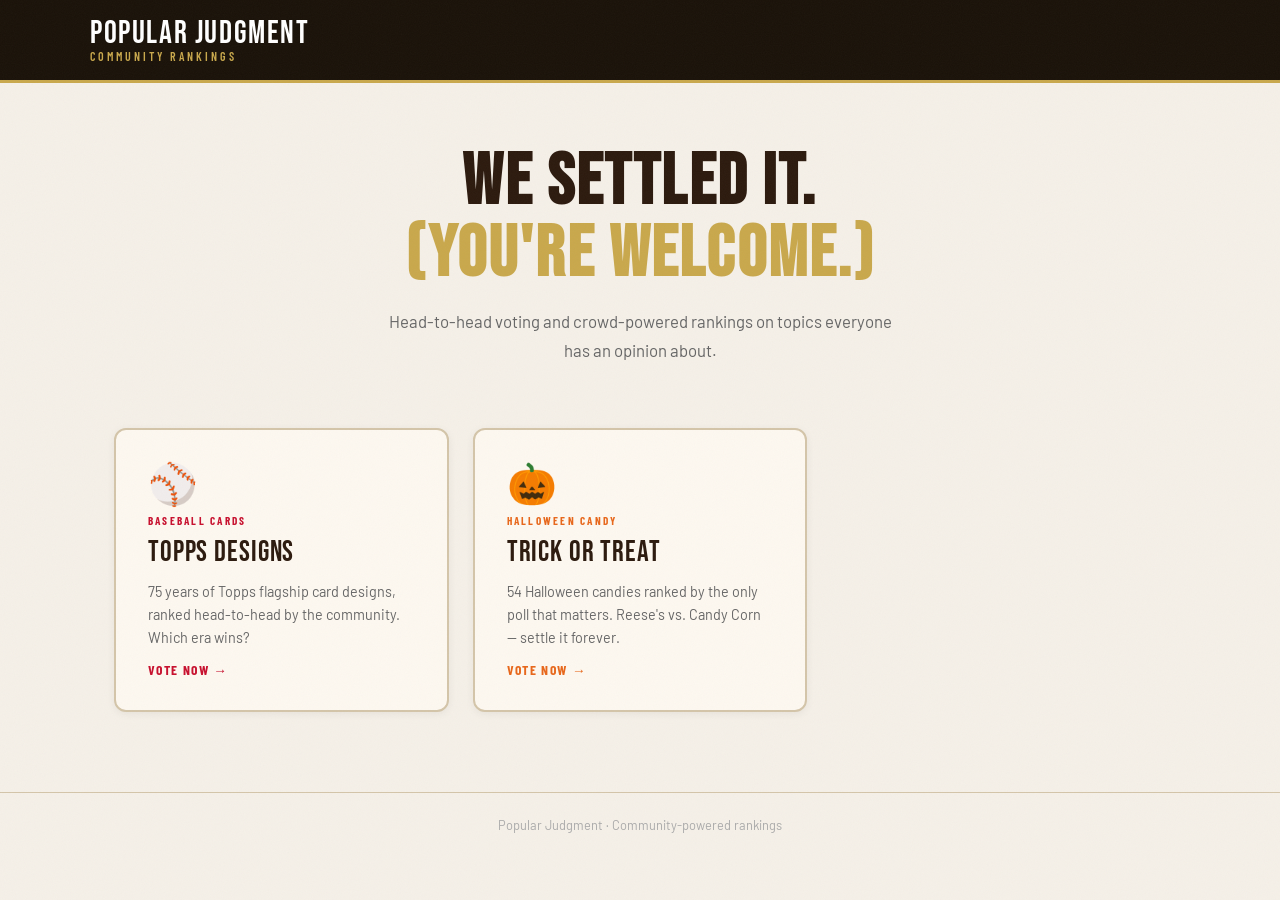
==== commit 3c7e2e74: "Add files via upload" ====
--- a/index.html
+++ b/index.html
@@ -164,8 +164,8 @@
   </header>
 
   <section class="hero">
-    <h1 class="hero-title">The internet votes.<br><span>You decide.</span></h1>
-    <p class="hero-body">Head-to-head matchups, Elo ratings, and community-powered rankings on topics everyone has an opinion about.</p>
+    <h1 class="hero-title">We settled it.<br><span>(You're welcome.)</span></h1>
+    <p class="hero-body">Head-to-head voting and crowd-powered rankings on topics everyone has an opinion about.</p>
   </section>
 
   <div class="topics">
@@ -174,7 +174,7 @@
       <div class="topic-icon">⚾</div>
       <div class="topic-label">Baseball Cards</div>
       <div class="topic-title">TOPPS DESIGNS</div>
-      <div class="topic-desc">73 years of Topps flagship card designs, ranked head-to-head by the community. Which era wins?</div>
+      <div class="topic-desc">75 years of Topps flagship card designs, ranked head-to-head by the community. Which era wins?</div>
       <div class="topic-cta">Vote Now →</div>
     </a>
 
@@ -182,7 +182,7 @@
       <div class="topic-icon">🎃</div>
       <div class="topic-label">Halloween Candy</div>
       <div class="topic-title">TRICK OR TREAT</div>
-      <div class="topic-desc">50 Halloween candies ranked by the only poll that matters. Reese's vs. Candy Corn — settle it forever.</div>
+      <div class="topic-desc">54 Halloween candies ranked by the only poll that matters. Reese's vs. Candy Corn — settle it forever.</div>
       <div class="topic-cta">Vote Now →</div>
     </a>
 
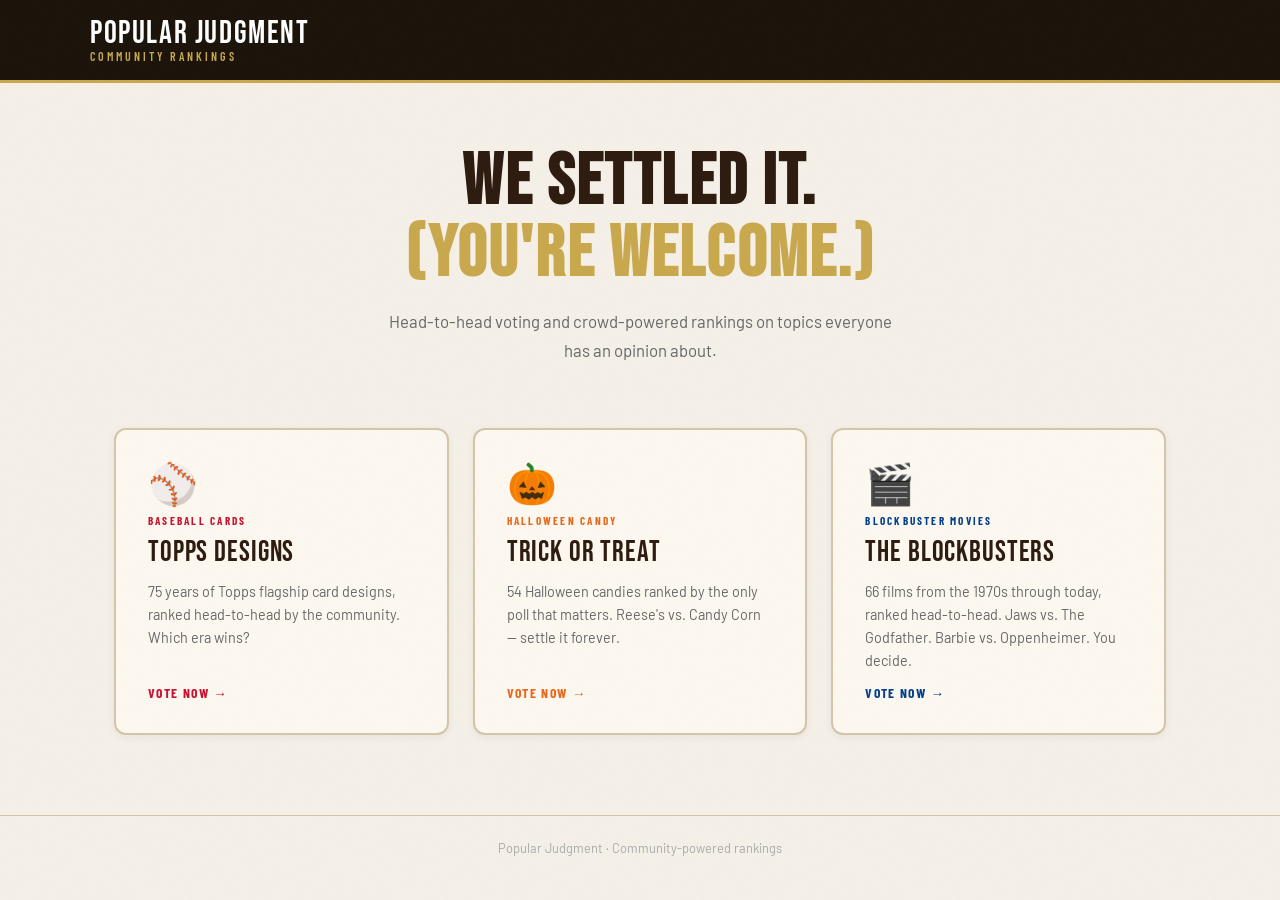
==== commit 773ad0ce: "Add files via upload" ====
--- a/index.html
+++ b/index.html
@@ -186,6 +186,14 @@
       <div class="topic-cta">Vote Now →</div>
     </a>
 
+    <a href="/movies/" class="topic-card" style="--accent: #023e8a;">
+      <div class="topic-icon">🎬</div>
+      <div class="topic-label">Blockbuster Movies</div>
+      <div class="topic-title">THE BLOCKBUSTERS</div>
+      <div class="topic-desc">66 films from the 1970s through today, ranked head-to-head. Jaws vs. The Godfather. Barbie vs. Oppenheimer. You decide.</div>
+      <div class="topic-cta">Vote Now →</div>
+    </a>
+
   </div>
 
   <footer class="site-footer">
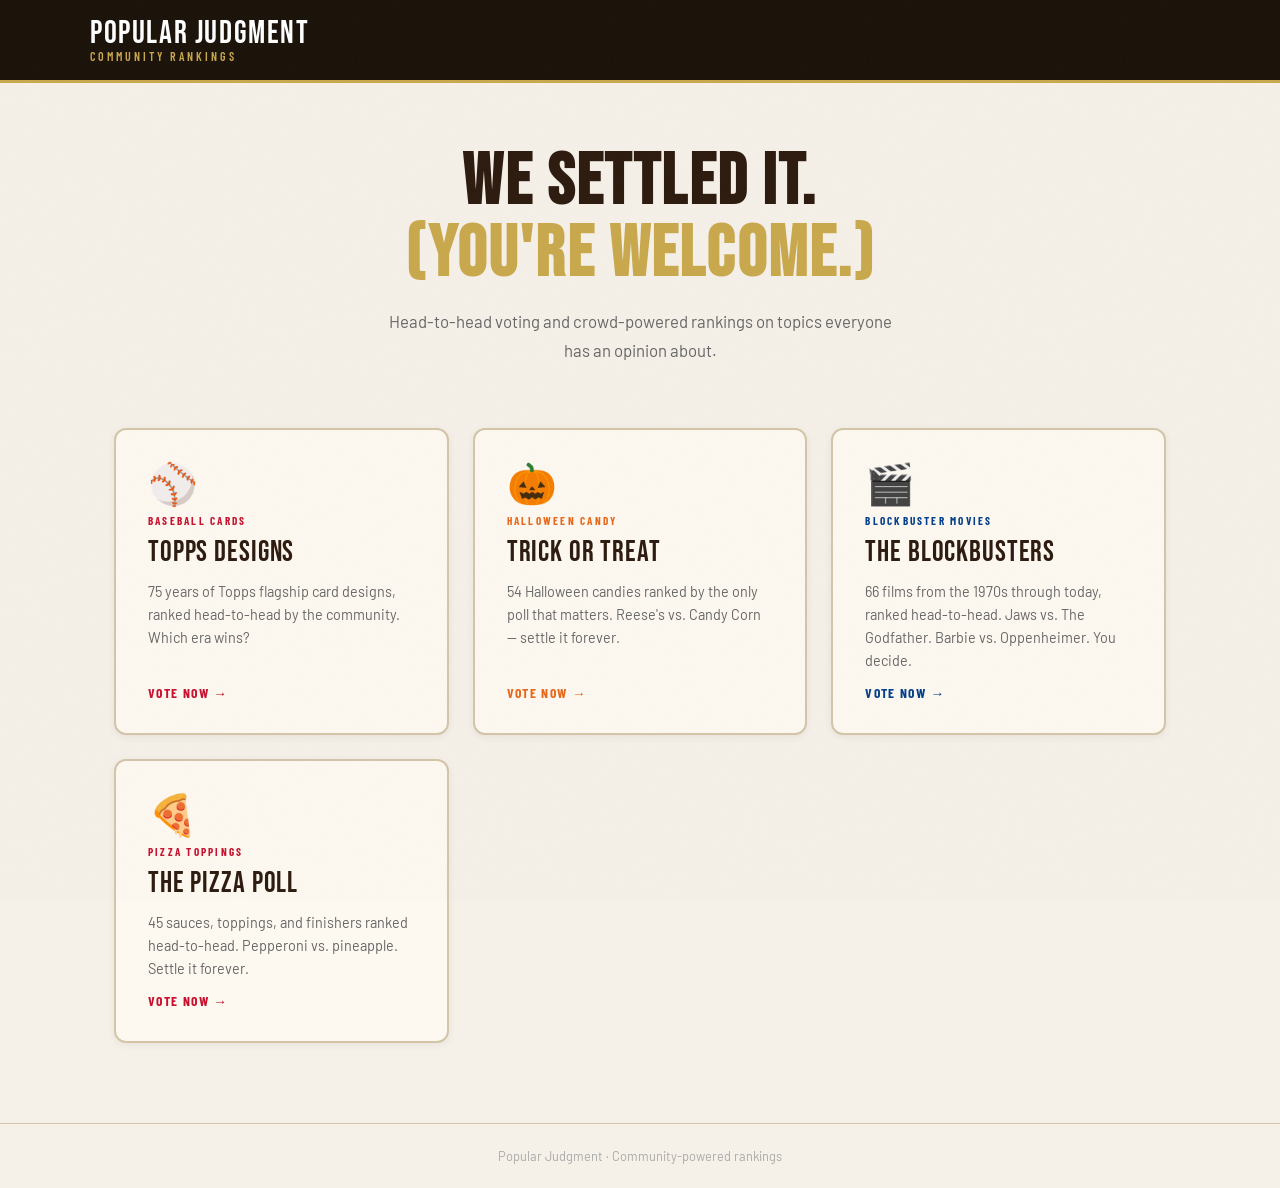
==== commit 042179f7: "Add files via upload" ====
--- a/index.html
+++ b/index.html
@@ -194,6 +194,14 @@
       <div class="topic-cta">Vote Now →</div>
     </a>
 
+    <a href="/pizza/" class="topic-card" style="--accent: #c8102e;">
+      <div class="topic-icon">🍕</div>
+      <div class="topic-label">Pizza Toppings</div>
+      <div class="topic-title">THE PIZZA POLL</div>
+      <div class="topic-desc">45 sauces, toppings, and finishers ranked head-to-head. Pepperoni vs. pineapple. Settle it forever.</div>
+      <div class="topic-cta">Vote Now →</div>
+    </a>
+
   </div>
 
   <footer class="site-footer">
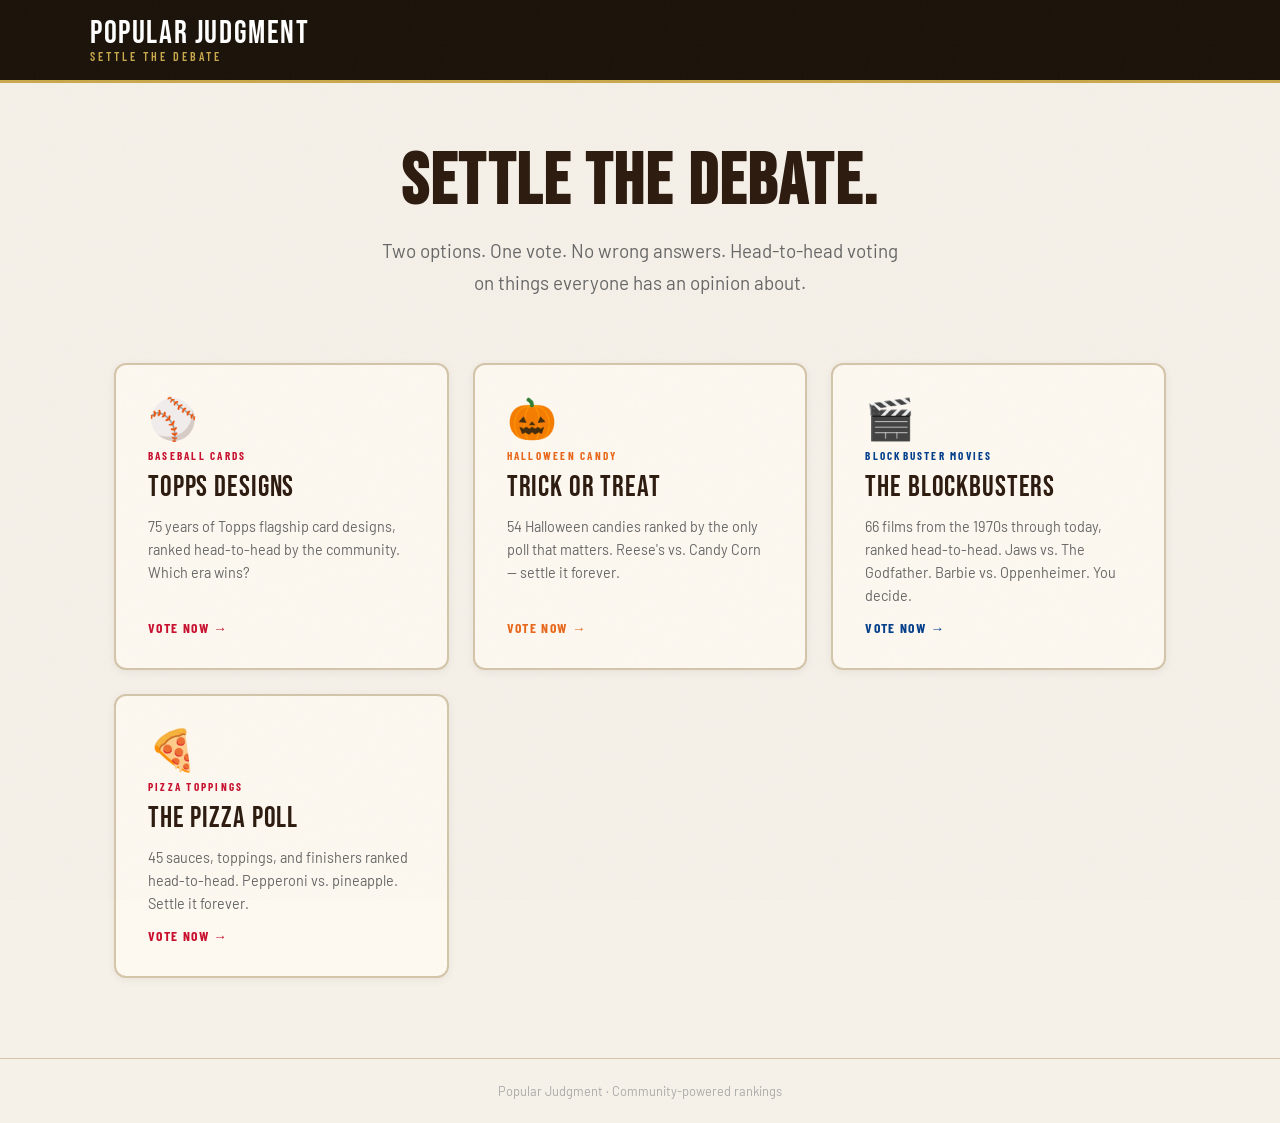
==== commit d566655b: "Add files via upload" ====
--- a/index.html
+++ b/index.html
@@ -70,7 +70,7 @@
     }
     .hero-title span { color: var(--gold); }
     .hero-body {
-      font-size: 1.05rem;
+      font-size: 1.18rem;
       line-height: 1.7;
       color: #666;
       max-width: 520px;
@@ -158,14 +158,14 @@
     <div class="header-inner">
       <div class="logo">
         <span class="logo-top">POPULAR JUDGMENT</span>
-        <span class="logo-sub">Community Rankings</span>
+        <span class="logo-sub">Settle The Debate</span>
       </div>
     </div>
   </header>
 
   <section class="hero">
-    <h1 class="hero-title">We settled it.<br><span>(You're welcome.)</span></h1>
-    <p class="hero-body">Head-to-head voting and crowd-powered rankings on topics everyone has an opinion about.</p>
+    <h1 class="hero-title">Settle The Debate.</h1>
+    <p class="hero-body">Two options. One vote. No wrong answers. Head-to-head voting on things everyone has an opinion about.</p>
   </section>
 
   <div class="topics">
